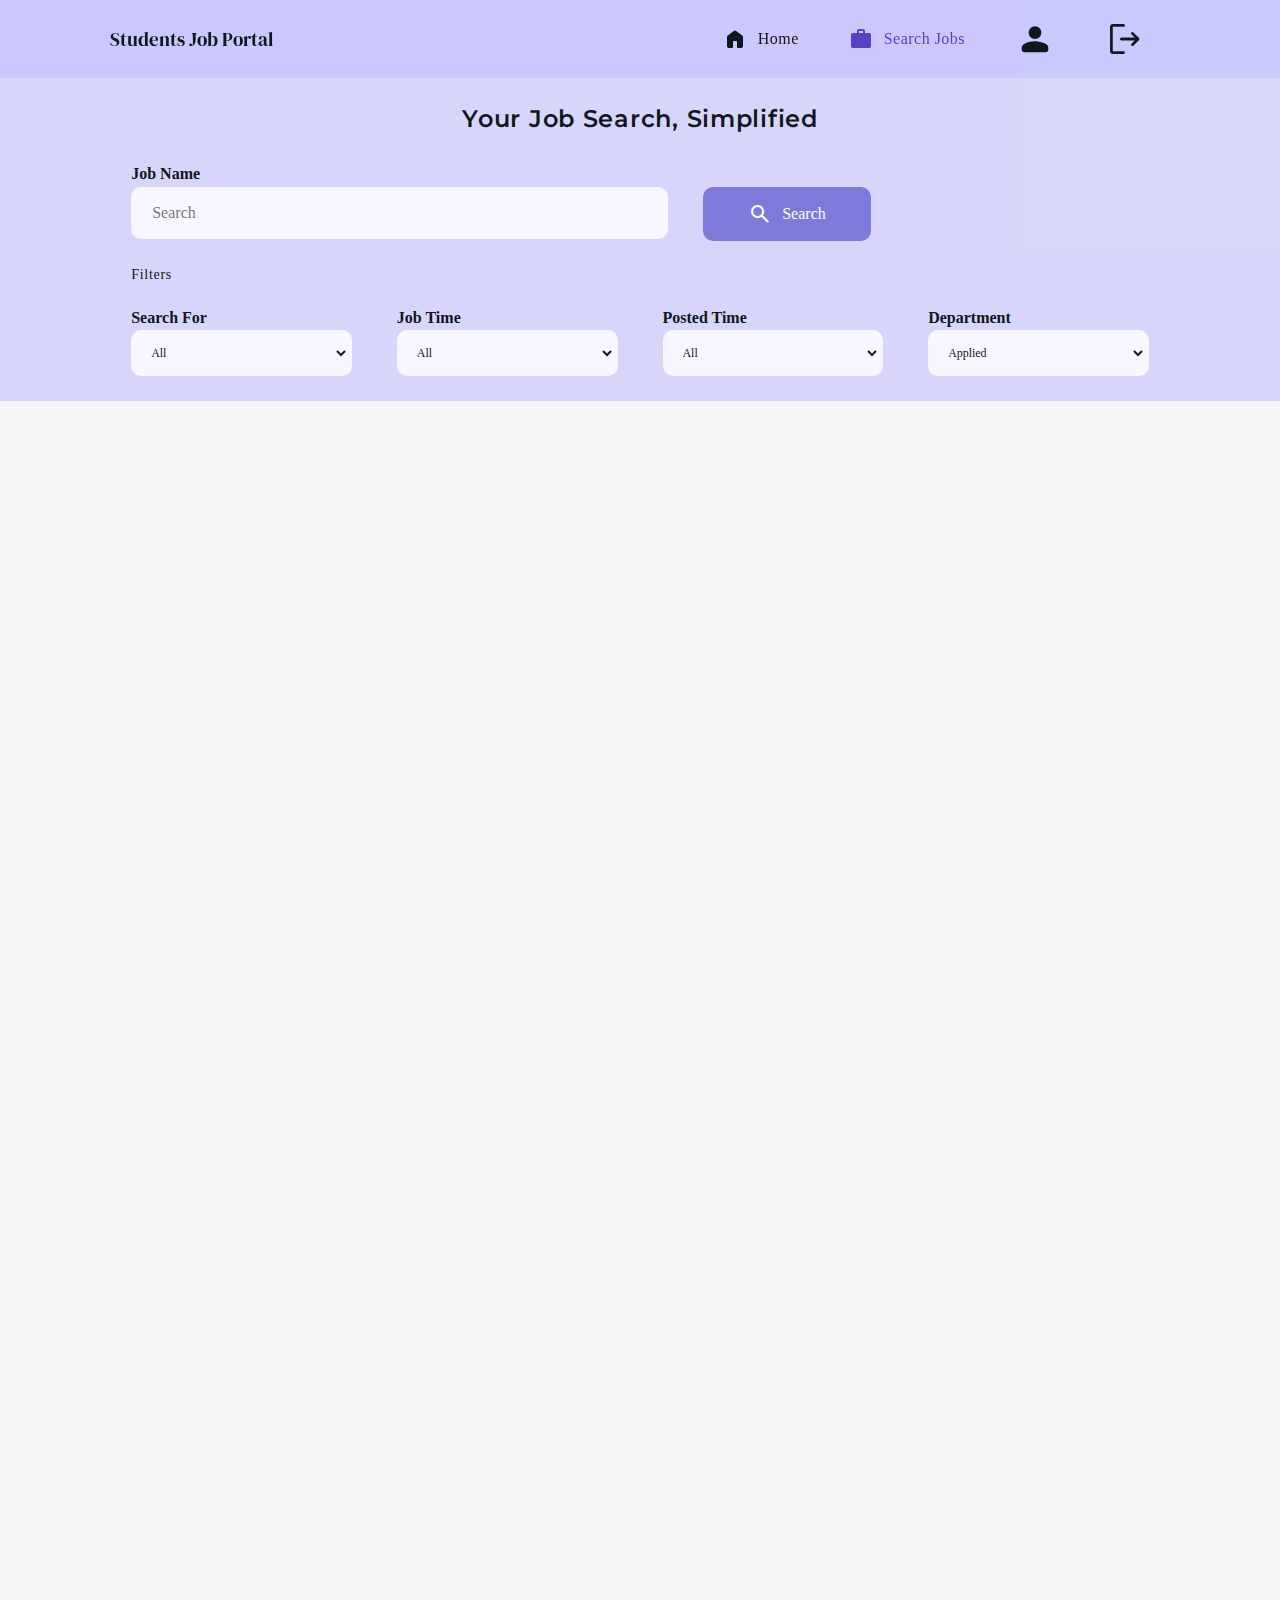
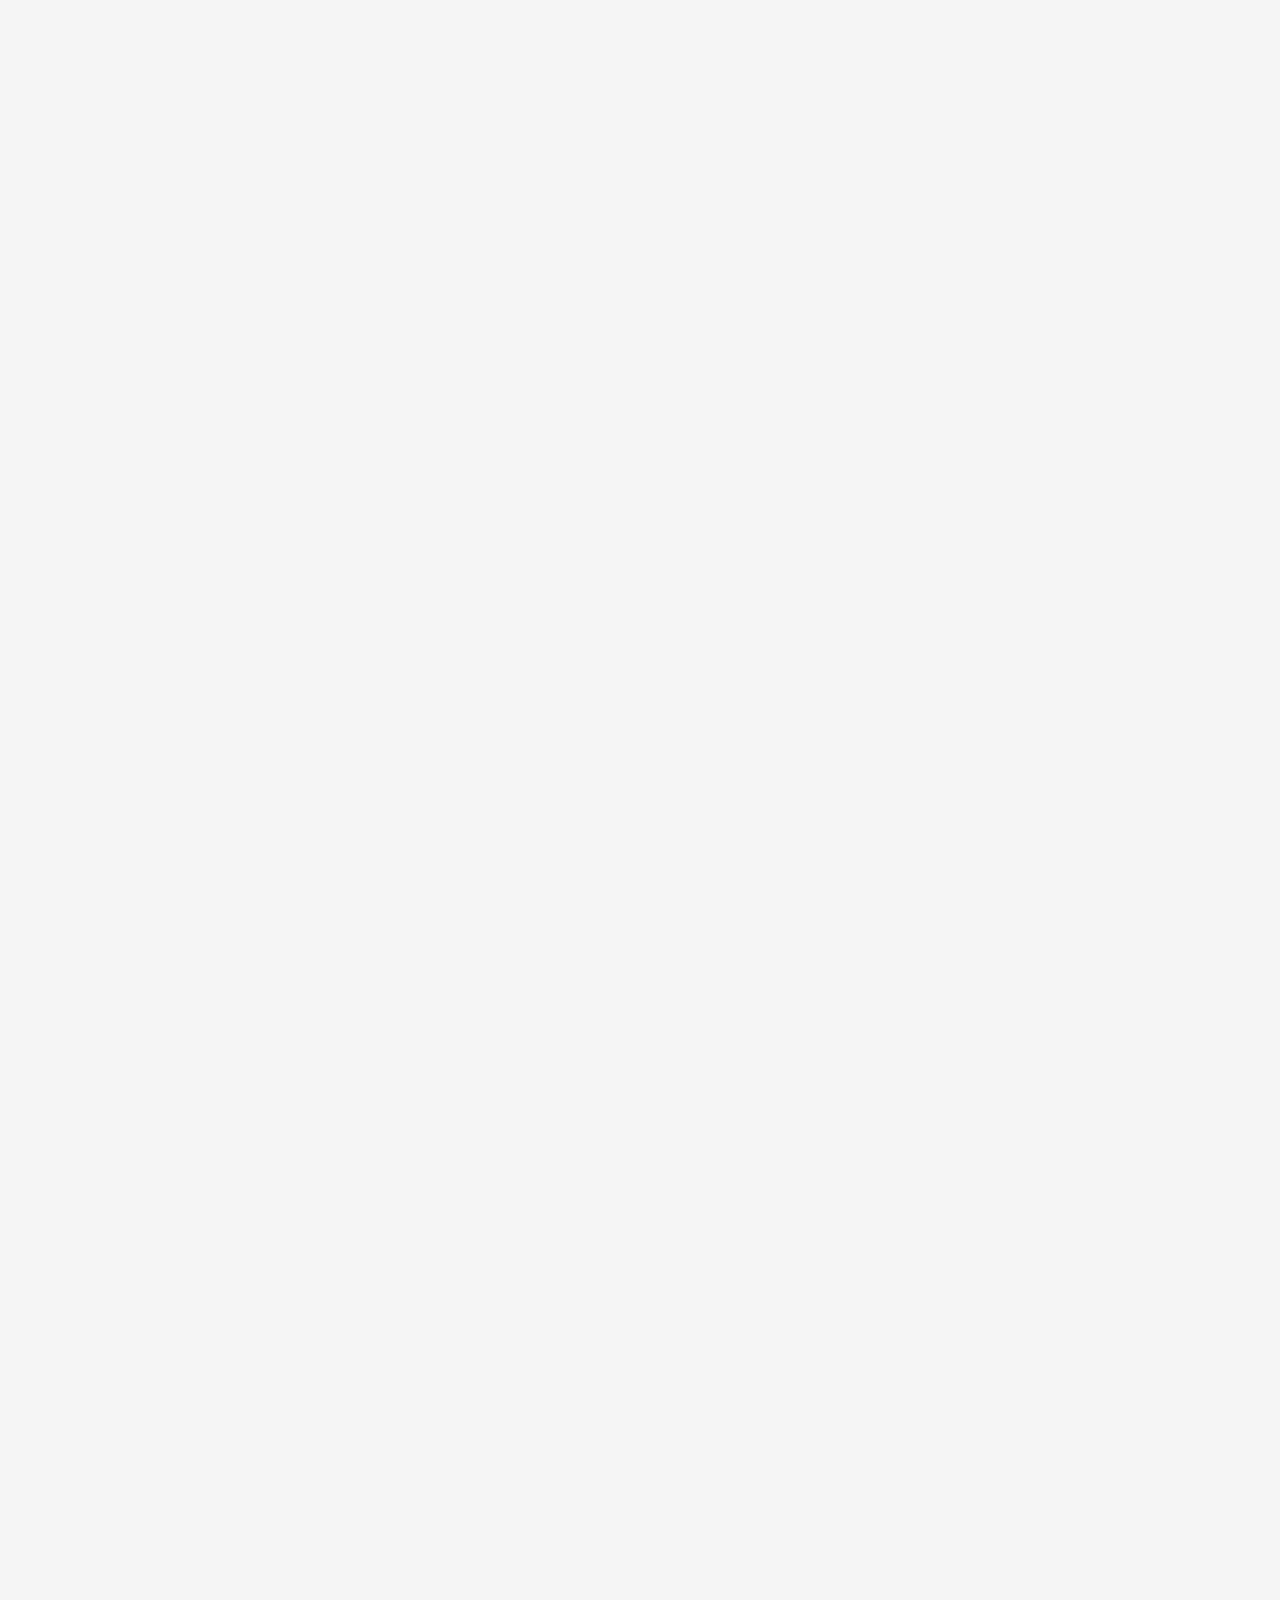
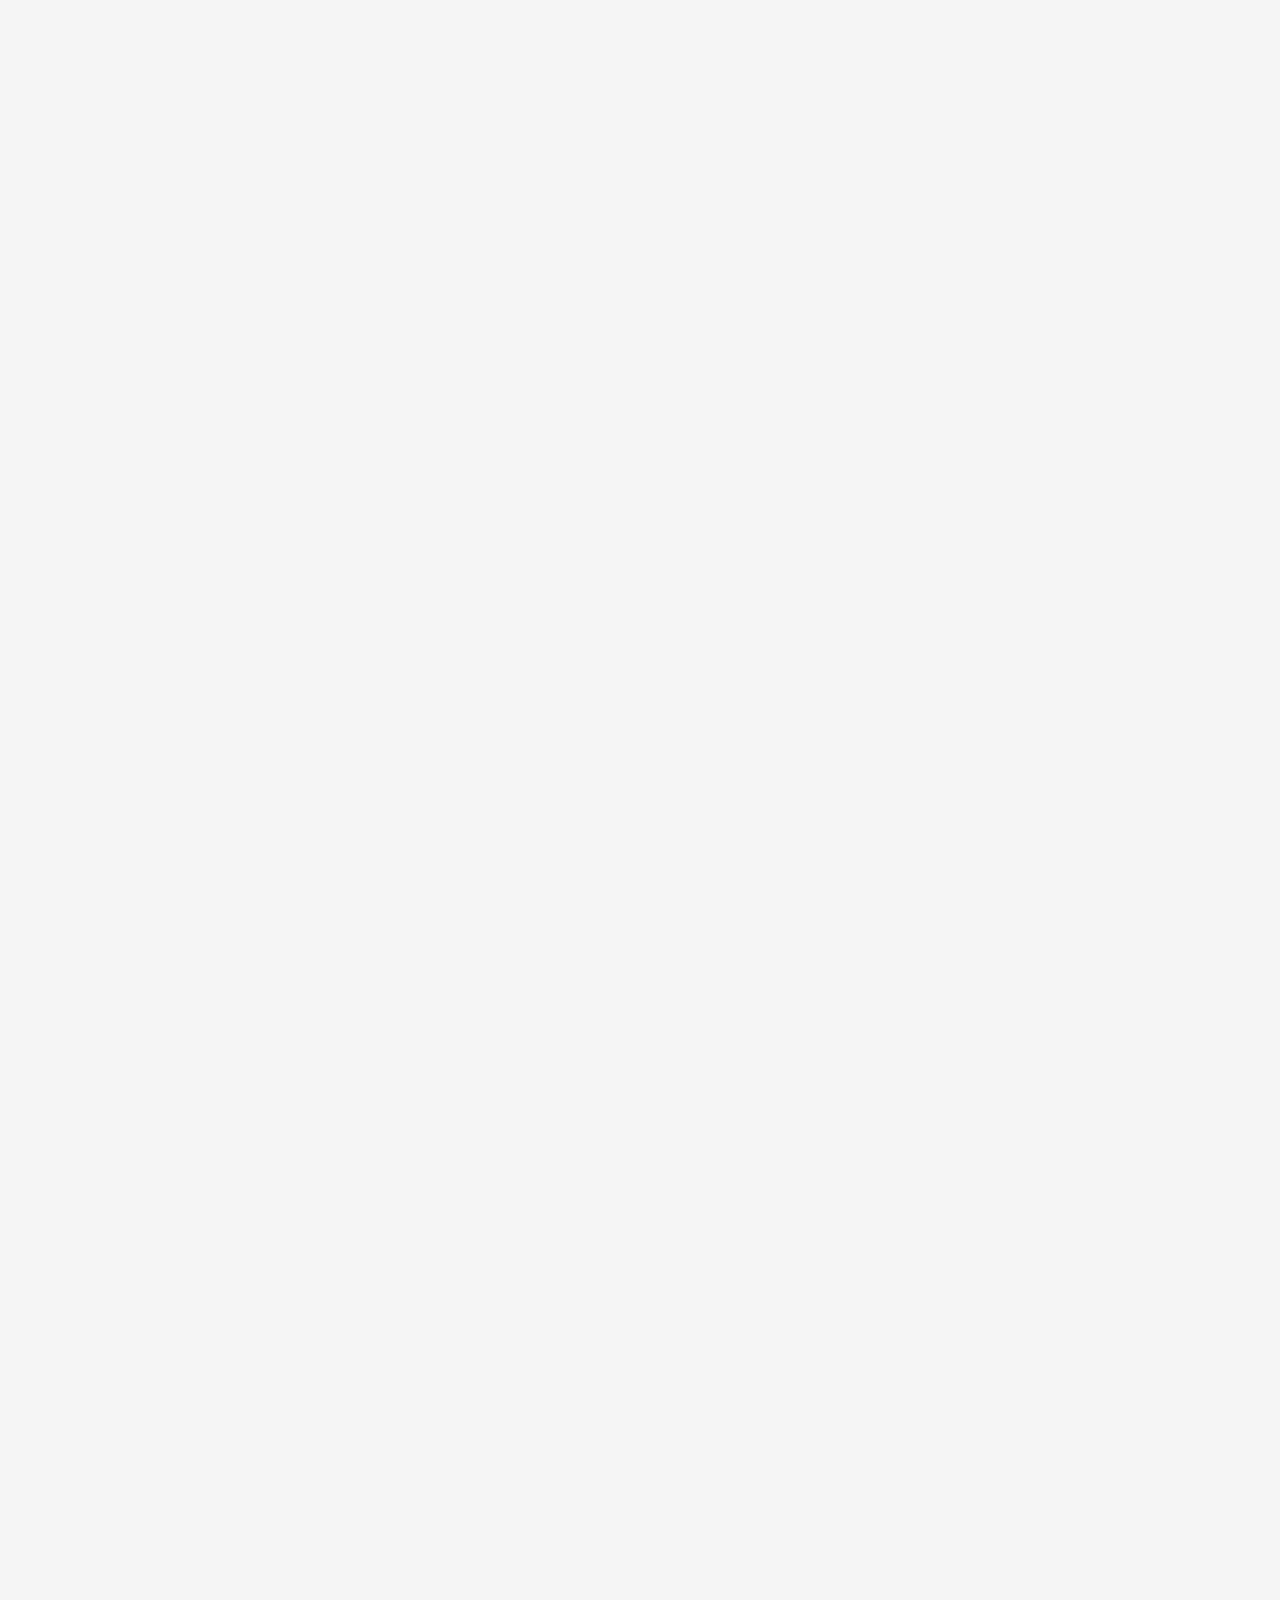
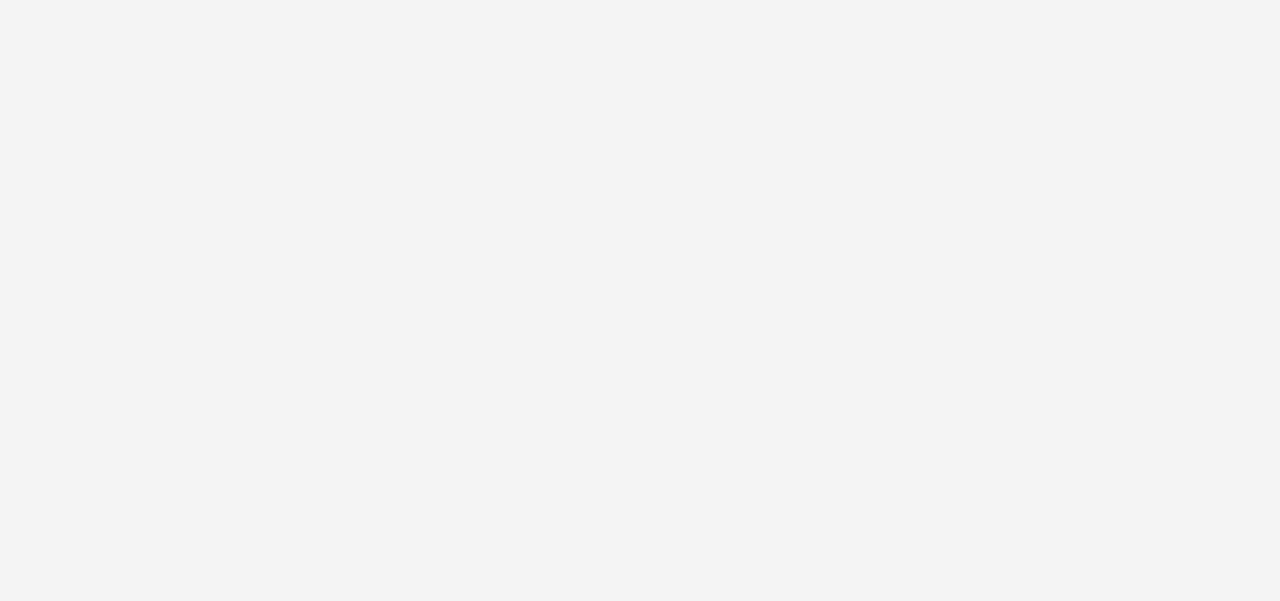
==== pages/searchJobs/index.html @ 6fcb3d1b "first commit with working on search jobs page" ====
<!DOCTYPE html>
<html lang="en">
  <head>
    <meta charset="UTF-8" />
    <meta name="viewport" content="width=device-width, initial-scale=1.0" />
    <title>Student Internship Portal</title>
    <link rel="stylesheet" href="./main.css" />
    <!-- <link
      rel="stylesheet"
      href="https://cdnjs.cloudflare.com/ajax/libs/font-awesome/4.7.0/css/font-awesome.min.css"
    /> -->
    <link
      rel="stylesheet"
      href="https://fonts.googleapis.com/css2?family=Material+Symbols+Rounded:opsz,wght,FILL,GRAD@20..48,100..700,0..1,-50..200&icon_names=home,logout,person,search,work"
    />
    <!-- <link
      rel="stylesheet"
      href="https://fonts.googleapis.com/css2?family=Material+Symbols+Rounded:opsz,wght,FILL,GRAD@20..48,100..700,0..1,-50..200&icon_names=work"
    /> -->
  </head>
  <body>
    <header>
      <nav>
        <p class="logo">Students Job Portal</p>
        <ul>
          <li>
            <a href="#">
              <span class="material-symbols-rounded">home</span>
              Home</a
            >
          </li>
          <li>
            <a href="#" class="current">
              <span class="material-symbols-rounded pulse">work</span>
              Search Jobs</a
            >
          </li>
          <li>
            <a href="#">
              <span class="big material-symbols-rounded">person</span>
            </a>
          </li>
          <li>
            <a href="#">
              <span class="big material-symbols-rounded">logout</span>
            </a>
          </li>
        </ul>
      </nav>
      <section class="search">
        <h1 class="slogan">Your Job Search, Simplified</h1>

        <div class="holder">
          <div class="search-field">
            <label for="search"> Job Name </label>
            <div class="input">
              <input
                type="text"
                placeholder="Search"
                name="search"
                id="search"
              />
              <button>
                <span class="material-symbols-rounded">search</span>
                Search
              </button>
            </div>
          </div>
          <h3 class="filter">Filters</h3>
          <div class="filters">
            <div class="input">
              <label for="interJob">Search For </label>
              <select name="interJob" id="interJob">
                <option value="all" selected>All</option>
                <option value="Job">Job</option>
                <option value="internship">internship</option>
              </select>
            </div>
            <div class="input">
              <label for="jobTime">Job Time</label>
              <select name="jobTime" id="jobTime">
                <option value="all" selected>All</option>
                <option value="partTime">Part-time</option>
                <option value="internship">Full-time</option>
              </select>
            </div>
            <div class="input">
              <label for="pTime">Posted Time</label>
              <select name="pTime" id="pTime">
                <option value="" selected>All</option>
                <option value="recent">Recent</option>
                <option value="2hr">2hr ago</option>
                <option value="day">a day ago</option>
                <option value="week">a week ago</option>
                <option value="month">a month ago</option>
                <option value="6month">6 month ago</option>
                <option value="year">a year ago</option>
              </select>
            </div>
            <div class="input">
              <label for="dept">Department</label>
              <select name="dept" id="dept">
                <option value="all" selected>All</option>
                <option value="Software Engineering" selected>Software Engineering</option>
                <option value="Mechanical Engineering" selected>Mechanical Engineering</option>
                <option value="Applied" selected>Applied</option>
              </select>
            </div>
          </div>
        </div>
      </section>
    </header>
    <main></main>
  </body>
</html>
---- pages/searchJobs/main.css ----
* {
  padding: 0;
  margin: 0;
  /* border: 1px solid red; */
  box-sizing: border-box;
}
body {
  background-color: #f5f5f5;
  font-family: "Poppins", serif;
}
@font-face {
  font-family: "Dm Sans";
  src: url("../../assets/fonts/DM_Sans/DMSans-VariableFont_opsz\,wght.ttf");
}
@font-face {
  font-family: "Dm Serif";
  src: url("../../assets/fonts/DM_Serif_Display/DMSerifDisplay-Regular.ttf");
}
@font-face {
  font-family: "montserrat";
  src: url("../../assets/fonts/Montserrat/Montserrat-VariableFont_wght.ttf");
}
@font-face {
  font-family: "";
  src: url("../../assets/fonts/Montserrat/Montserrat-VariableFont_wght.ttf");
}
:root {
  --purpleDark: #cbc9fd;
  --purpleLight: rgba(191, 189, 255, 0.54);
  --black: #0e181d;
  --purple: #7d7ada;
  --white: #ffffff;
  --vDarkPurple: #5344c2;
  --footer: #dddcff;
  --btnLight: #bfbdff8a;
  --cardStroke: #dbdfe4;
  --inputFill: #f8f7ff;
  --placeholder: #0e181d99;
  --jWhite: #fcfcff;
  --footerFill: #4f4c98;
  --body: #f5f5f5;
  --someWhere: #fcfcff;
}   
.material-symbols-rounded {
  font-variation-settings: "FILL" 1, "wght" 400, "GRAD" 0, "opsz" 24;
}

/* Header Styles */

header {
  background-color: var(--purpleLight);
}
header nav {
  position: sticky;
  top: 0;
  z-index: 100;
  width: 100%;
  height: 78px;
  display: flex;
  align-items: center;
  justify-content: space-between;
  padding: 0 110px;
  background-color: var(--purpleLight);
  backdrop-filter: blur(10px);
}

header nav .logo {
  color: var(--black);
  font-family: "DM Serif";
  font-size: 19px;
  font-style: normal;
  font-weight: 400;
  line-height: normal;
}
header nav ul {
  display: flex;
  align-items: center;
}
header nav ul li {
  display: inline-block;
}
header nav ul li a {
  color: var(--black);
  display: flex;
  align-items: center;
  gap: 11px;
  font-family: "Poppins";
  font-size: 16px;
  font-weight: 500;
  margin: 0 20px;
  padding: 5px;
  border-radius: 4px;
  letter-spacing: 0.48px;
  text-decoration: none;
  transition: background-color 0.3s ease, color 0.3s ease;
}
header nav ul li a:hover {
  color: var(--vDarkPurple);
  background-color: var(--inputFill);
}
header nav ul li a.current {
  color: var(--vDarkPurple);
}
span.big {
  font-size: 40px;
  font-variation-settings: "FILL" 1, "opsz" 40;
}
header .search {
  width: 100%;
  padding: 2% 7%;
  display: grid;
  place-items: center;
}
header .search .slogan {
  color: var(--black);
  font-family: Montserrat;
  font-size: 24px;
  font-style: normal;
  font-weight: 600;
  line-height: normal;
  letter-spacing: 0.72px;
}

/* Search Section input styles */

.search-field {
  display: inline-block;
  gap: 35px;
  margin-top: 32px;
}
.search-field .input {
  display: flex;
  gap: 35px;
  margin-top: 4px;
}
.search-field .input input[type="text"] {
  width: 537px;
  height: 52px;
  border-radius: 10px;
  outline: none;
  border: none;
  padding: 0 18px;
  color: var(--black);
  font-family: Poppins;
  font-size: 16px;
  font-style: normal;
  font-weight: 400;
  line-height: normal;
  background: #f8f7ff;
  border: 3px solid #f8f7ff;
}
.search-field .input input[type="text"]:focus {
  background-color: var(--someWhere);
  border: 3px solid var(--vDarkPurple);
  transition: background-color 0.3s ease, border 0.3s ease;
}
.search-field .input input[type="text"]::placeholder {
  color: rgba(14, 24, 29, 0.6);
}
.search-field label {
  color: var(--black);
  font-family: Poppins;
  font-size: 16px;
  font-style: normal;
  font-weight: 600;
  line-height: 17px; /* 106.25% */
}
.input label {
  color: var(--black);
  font-family: Poppins;
  font-size: 16px;
  font-style: normal;
  font-weight: 600;
  line-height: 17px; /* 106.25% */
}
.search-field .input button {
  padding: 15px 45px;
  display: flex;
  align-items: center;
  gap: 10px;
  border-radius: 10px;
  background: #7d7ada;
  color: #fff;
  cursor: pointer;
  outline: none;
  border: none;
  font-family: Poppins;
  font-size: 16px;
  font-style: normal;
  font-weight: 500;
  line-height: normal;
  transition: background-color 0.3s ease;
}
.search-field .input button:active {
  transform: translate(0, 2px);
  box-shadow: 1px 1px 4px var(--footerFill);
}
.search-field .input button:hover {
  background-color: var(--vDarkPurple);
}
h3.filter {
  color: #0e181d;
  font-family: Poppins;
  font-size: 14px;
  font-style: normal;
  font-weight: 500;
  margin: 25px 0;
  line-height: 18px; /* 128.571% */
  letter-spacing: 0.7px;
}

.filters {
  display: flex;
  flex-wrap: wrap;
  justify-content: space-between;
  gap: 45px;
}
.filters .input {
  display: flex;
  flex-direction: column;
}
.filters .input select {
  margin-top: 4px;
  width: 220.642px;
  border: none;
  border-radius: 10px;
  background: var(--inputFill);
  border: 3px solid var(--inputFill);
  color: var(--black);
  cursor: pointer;
  font-family: Poppins;
  font-size: 12px;
  font-style: normal;
  font-weight: 400;
  line-height: normal;
  letter-spacing: -0.06px;
  outline: none;
  padding: 12px 13px;
}
.filters .input select:hover {
  background-color: var(--someWhere);
  border: 3px solid var(--vDarkPurple);
  transition: background-color 0.3s ease, border 0.3s ease;
}

/* .filters .input select::marker {
  content: '';
} */

/* Main Page Styles */

main {
  height: 5000px;
}

/* Icon Styles */

.pulse {
  animation: pulse 3s infinite;
}

@keyframes pulse {
  0% {
    font-variation-settings: "FILL" 1, "wght" 100;
  }
  50% {
    font-variation-settings: "FILL" 1, "wght" 700;
  }
  100% {
    font-variation-settings: "FILL" 1, "wght" 100;
  }
}
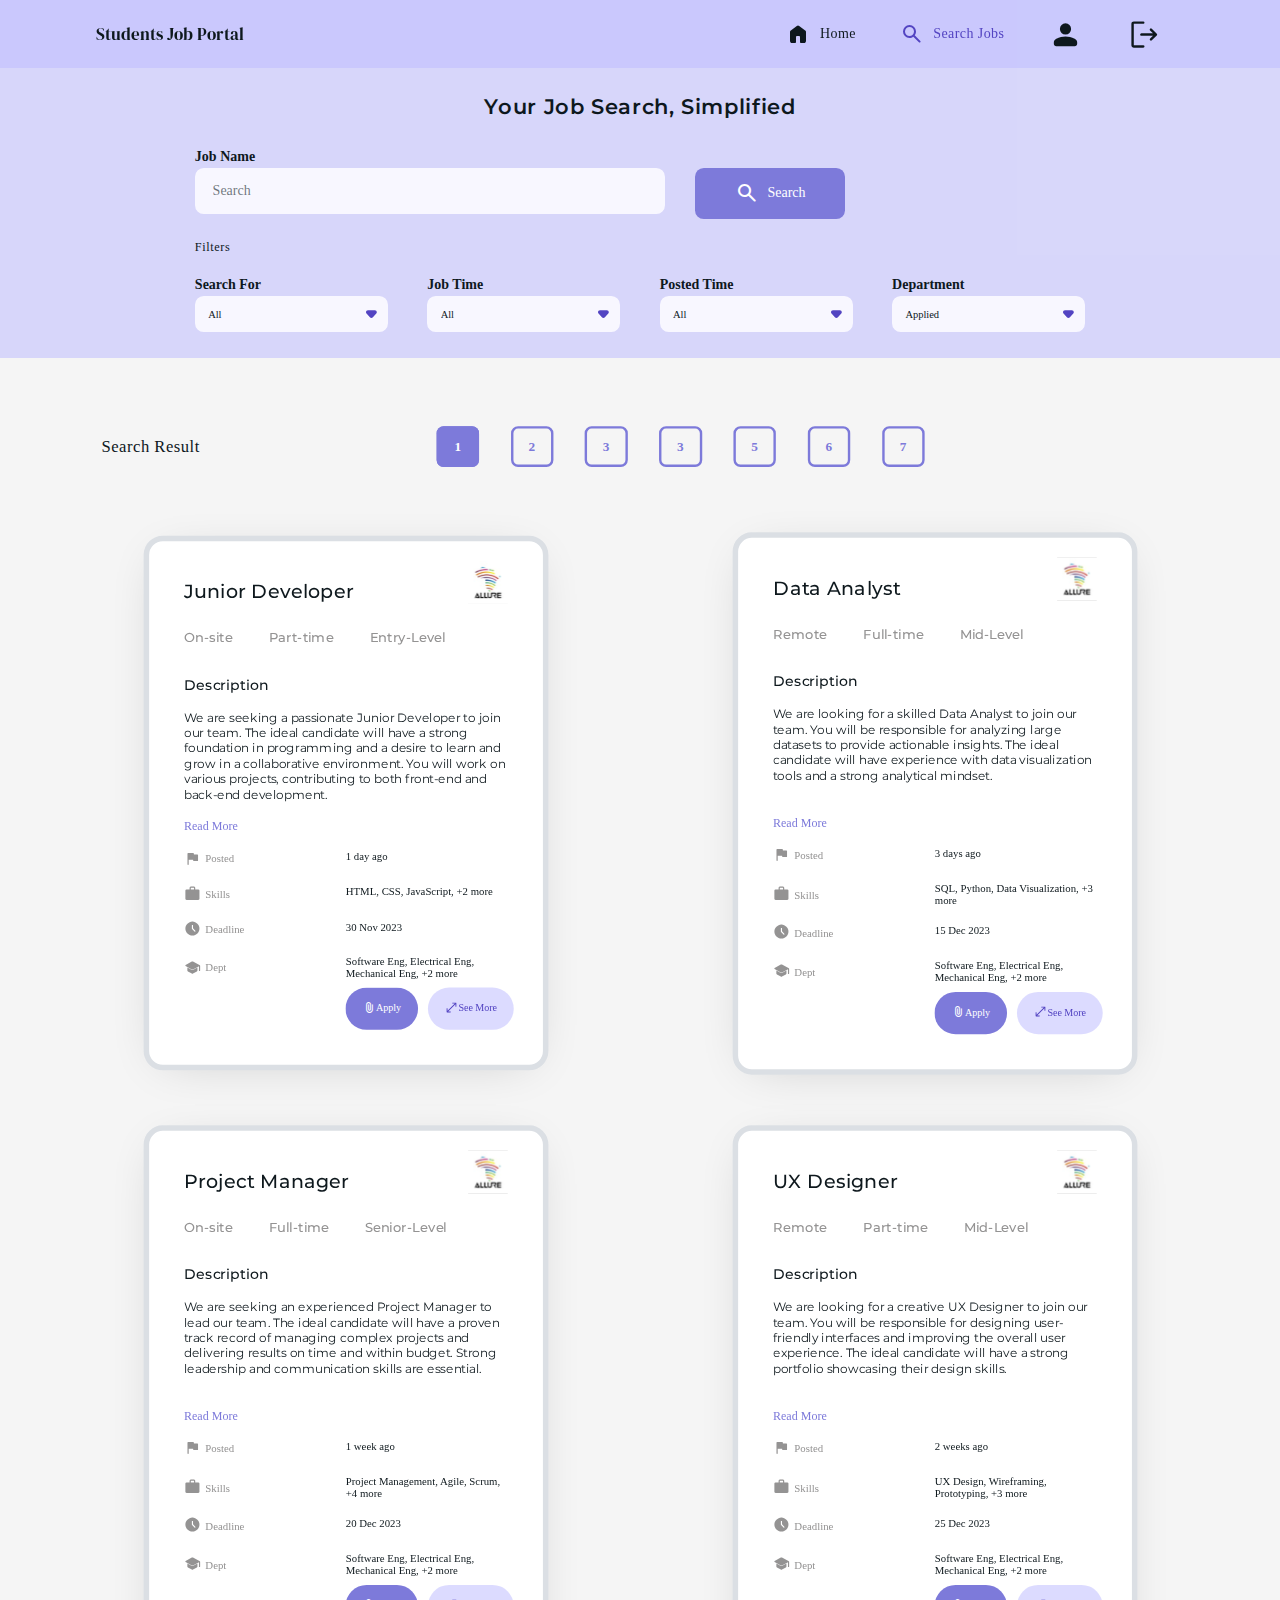
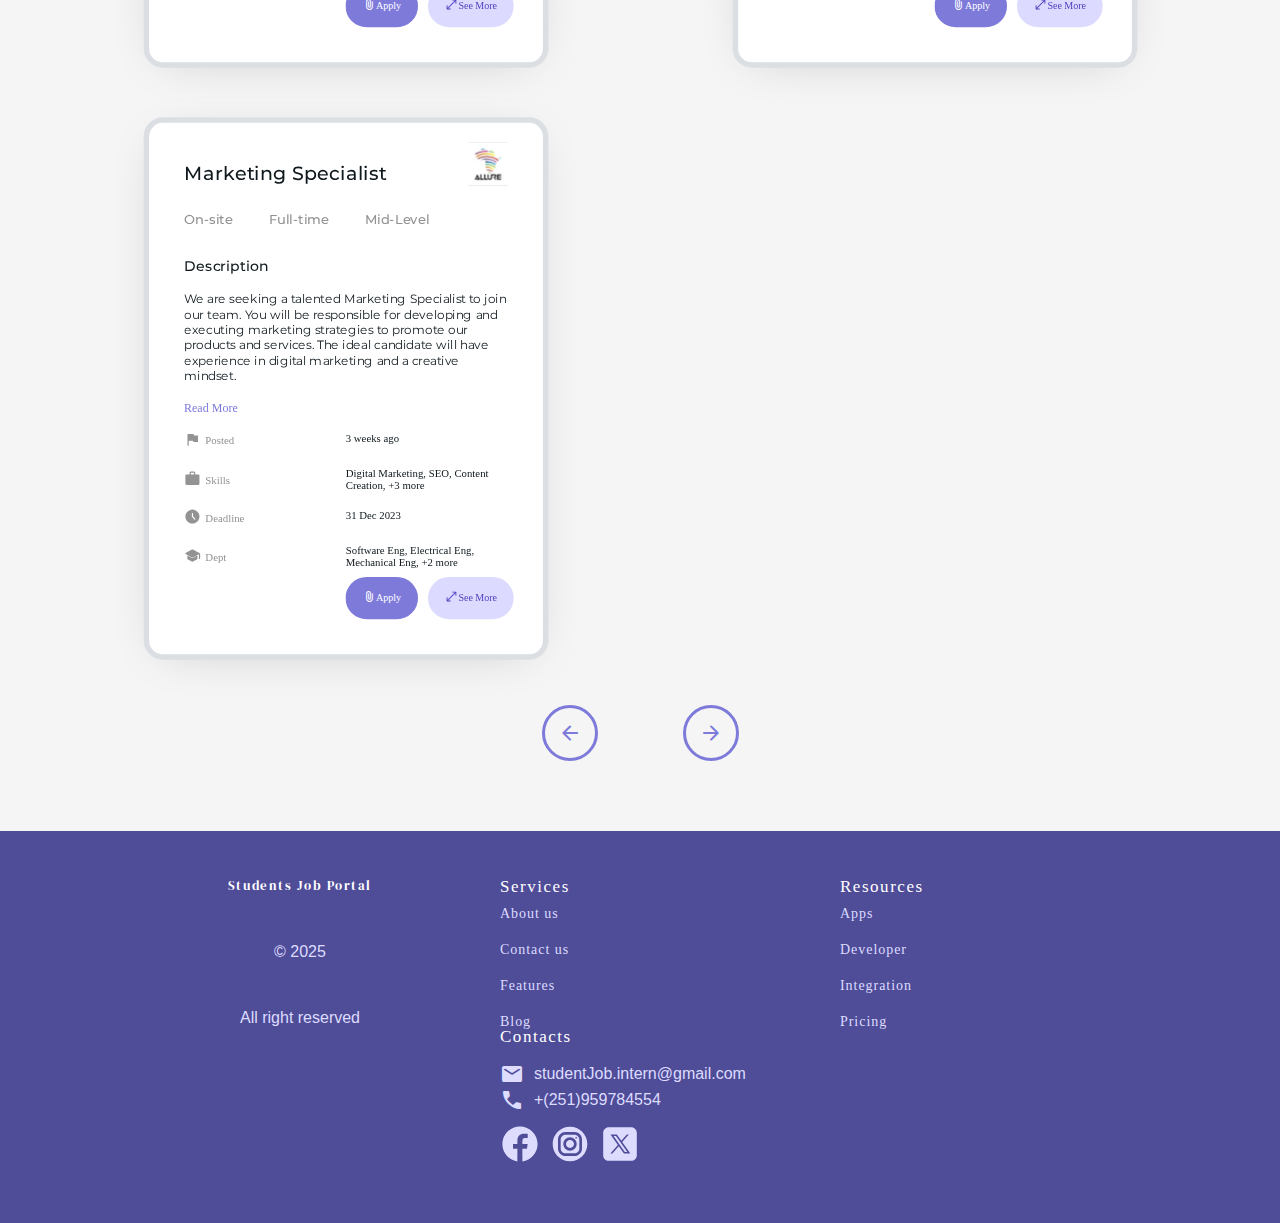
==== commit 889eff0b: "Pushed the finished searchJobs page" ====
--- a/pages/searchJobs/index.html
+++ b/pages/searchJobs/index.html
@@ -4,14 +4,18 @@
     <meta charset="UTF-8" />
     <meta name="viewport" content="width=device-width, initial-scale=1.0" />
     <title>Student Internship Portal</title>
-    <link rel="stylesheet" href="./main.css" />
     <!-- <link
-      rel="stylesheet"
-      href="https://cdnjs.cloudflare.com/ajax/libs/font-awesome/4.7.0/css/font-awesome.min.css"
+    rel="stylesheet"
+    href="https://cdnjs.cloudflare.com/ajax/libs/font-awesome/4.7.0/css/font-awesome.min.css"
     /> -->
+    <link rel="stylesheet" href="../../styles/jobHeader.css" />
+    <link rel="stylesheet" href="../../styles/main.css" />
+    <link rel="stylesheet" href="../../styles/footer.css" />
+    <link rel="stylesheet" href="../../styles/icon.css" />
+    <link rel="stylesheet" href="./index.css" />
     <link
       rel="stylesheet"
-      href="https://fonts.googleapis.com/css2?family=Material+Symbols+Rounded:opsz,wght,FILL,GRAD@20..48,100..700,0..1,-50..200&icon_names=home,logout,person,search,work"
+      href="https://fonts.googleapis.com/css2?family=Material+Symbols+Rounded:opsz,wght,FILL,GRAD@20..48,100..700,0..1,-50..200&icon_names=arrow_back,arrow_forward,attach_file,call,flag,home,logout,mail,open_in_full,person,schedule,school,search,work"
     />
     <!-- <link
       rel="stylesheet"
@@ -26,14 +30,14 @@
           <li>
             <a href="#">
               <span class="material-symbols-rounded">home</span>
-              Home</a
-            >
+              <p>Home</p>
+            </a>
           </li>
           <li>
             <a href="#" class="current">
-              <span class="material-symbols-rounded pulse">work</span>
-              Search Jobs</a
-            >
+              <span class="material-symbols-rounded pulse">search</span>
+              <p>Search Jobs</p>
+            </a>
           </li>
           <li>
             <a href="#">
@@ -101,8 +105,12 @@
               <label for="dept">Department</label>
               <select name="dept" id="dept">
                 <option value="all" selected>All</option>
-                <option value="Software Engineering" selected>Software Engineering</option>
-                <option value="Mechanical Engineering" selected>Mechanical Engineering</option>
+                <option value="Software Engineering" selected>
+                  Software Engineering
+                </option>
+                <option value="Mechanical Engineering" selected>
+                  Mechanical Engineering
+                </option>
                 <option value="Applied" selected>Applied</option>
               </select>
             </div>
@@ -110,6 +118,408 @@
         </div>
       </section>
     </header>
-    <main></main>
+    <main>
+      <!-- THE SEARCH RESULT NAVIGATION -->
+      <div class="search-nav">
+        <h4>Search Result</h4>
+        <ul>
+          <li><a href="#" class="current">1</a></li>
+          <li><a href="#">2</a></li>
+          <li><a href="#">3</a></li>
+          <li><a href="#">3</a></li>
+          <li><a href="#">5</a></li>
+          <li><a href="#">6</a></li>
+          <li><a href="#">7</a></li>
+        </ul>
+      </div>
+      <!-- THE JOBS DISPLAYED HERE -->
+      <div class="jobs">
+        <div class="job">
+          <div class="logo"></div>
+          <div class="title">
+            <h2>Junior Developer</h2>
+            <div class="keywords">
+              <p>On-site</p>
+              <p>Part-time</p>
+              <p>Entry-Level</p>
+            </div>
+          </div>
+          <div class="description">
+            <h3>Description</h3>
+            <p>
+              We are seeking a passionate Junior Developer to join our team. The
+              ideal candidate will have a strong foundation in programming and a
+              desire to learn and grow in a collaborative environment. You will
+              work on various projects, contributing to both front-end and
+              back-end development.
+            </p>
+            <button class="more">Read More</button>
+          </div>
+          <div class="details">
+            <div class="detail">
+              <div class="detailTitle">
+                <span class="material-symbols-rounded">flag</span>
+                <p>Posted</p>
+              </div>
+              <div class="detailDescription">1 day ago</div>
+            </div>
+            <div class="detail">
+              <div class="detailTitle">
+                <span class="material-symbols-rounded">work</span>
+                <p>Skills</p>
+              </div>
+              <div class="detailDescription">
+                HTML, CSS, JavaScript, +2 more
+              </div>
+            </div>
+            <div class="detail">
+              <div class="detailTitle">
+                <span class="material-symbols-rounded">schedule</span>
+                <p>Deadline</p>
+              </div>
+              <div class="detailDescription">30 Nov 2023</div>
+            </div>
+            <div class="detail">
+              <div class="detailTitle">
+                <span class="material-symbols-rounded">school</span>
+                <p>Dept</p>
+              </div>
+              <div class="detailDescription">Software Eng, Electrical Eng, Mechanical Eng, +2 more</div>
+            </div>
+          </div>
+          <div class="btns">
+            <button class="apply">
+              <span class="material-symbols-rounded"> attach_file </span>
+              Apply
+            </button>
+            <button>
+              <span class="material-symbols-rounded"> open_in_full </span>
+              See More
+            </button>
+          </div>
+        </div>
+        <div class="job">
+          <div class="logo"></div>
+          <div class="title">
+            <h2>Data Analyst</h2>
+            <div class="keywords">
+              <p>Remote</p>
+              <p>Full-time</p>
+              <p>Mid-Level</p>
+            </div>
+          </div>
+          <div class="description">
+            <h3>Description</h3>
+            <p>
+              We are looking for a skilled Data Analyst to join our team. You
+              will be responsible for analyzing large datasets to provide
+              actionable insights. The ideal candidate will have experience with
+              data visualization tools and a strong analytical mindset.
+            </p>
+            <button class="more">Read More</button>
+          </div>
+          <div class="details">
+            <div class="detail">
+              <div class="detailTitle">
+                <span class="material-symbols-rounded">flag</span>
+                <p>Posted</p>
+              </div>
+              <div class="detailDescription">3 days ago</div>
+            </div>
+            <div class="detail">
+              <div class="detailTitle">
+                <span class="material-symbols-rounded">work</span>
+                <p>Skills</p>
+              </div>
+              <div class="detailDescription">
+                SQL, Python, Data Visualization, +3 more
+              </div>
+            </div>
+            <div class="detail">
+              <div class="detailTitle">
+                <span class="material-symbols-rounded">schedule</span>
+                <p>Deadline</p>
+              </div>
+              <div class="detailDescription">15 Dec 2023</div>
+            </div>
+            <div class="detail">
+              <div class="detailTitle">
+                <span class="material-symbols-rounded">school</span>
+                <p>Dept</p>
+              </div>
+              <div class="detailDescription">Software Eng, Electrical Eng, Mechanical Eng, +2 more</div>
+            </div>
+          </div>
+          <div class="btns">
+            <button class="apply">
+              <span class="material-symbols-rounded"> attach_file </span>
+              Apply
+            </button>
+            <button>
+              <span class="material-symbols-rounded"> open_in_full </span>
+              See More
+            </button>
+          </div>
+        </div>
+        <div class="job">
+          <div class="logo"></div>
+          <div class="title">
+            <h2>Project Manager</h2>
+            <div class="keywords">
+              <p>On-site</p>
+              <p>Full-time</p>
+              <p>Senior-Level</p>
+            </div>
+          </div>
+          <div class="description">
+            <h3>Description</h3>
+            <p>
+              We are seeking an experienced Project Manager to lead our team.
+              The ideal candidate will have a proven track record of managing
+              complex projects and delivering results on time and within budget.
+              Strong leadership and communication skills are essential.
+            </p>
+            <button class="more">Read More</button>
+          </div>
+          <div class="details">
+            <div class="detail">
+              <div class="detailTitle">
+                <span class="material-symbols-rounded">flag</span>
+                <p>Posted</p>
+              </div>
+              <div class="detailDescription">1 week ago</div>
+            </div>
+            <div class="detail">
+              <div class="detailTitle">
+                <span class="material-symbols-rounded">work</span>
+                <p>Skills</p>
+              </div>
+              <div class="detailDescription">
+                Project Management, Agile, Scrum, +4 more
+              </div>
+            </div>
+            <div class="detail">
+              <div class="detailTitle">
+                <span class="material-symbols-rounded">schedule</span>
+                <p>Deadline</p>
+              </div>
+              <div class="detailDescription">20 Dec 2023</div>
+            </div>
+            <div class="detail">
+              <div class="detailTitle">
+                <span class="material-symbols-rounded">school</span>
+                <p>Dept</p>
+              </div>
+              <div class="detailDescription">Software Eng, Electrical Eng, Mechanical Eng, +2 more</div>
+            </div>
+          </div>
+          <div class="btns">
+            <button class="apply">
+              <span class="material-symbols-rounded"> attach_file </span>
+              Apply
+            </button>
+            <button>
+              <span class="material-symbols-rounded"> open_in_full </span>
+              See More
+            </button>
+          </div>
+        </div>
+        <div class="job">
+          <div class="logo"></div>
+          <div class="title">
+            <h2>UX Designer</h2>
+            <div class="keywords">
+              <p>Remote</p>
+              <p>Part-time</p>
+              <p>Mid-Level</p>
+            </div>
+          </div>
+          <div class="description">
+            <h3>Description</h3>
+            <p>
+              We are looking for a creative UX Designer to join our team. You
+              will be responsible for designing user-friendly interfaces and
+              improving the overall user experience. The ideal candidate will
+              have a strong portfolio showcasing their design skills.
+            </p>
+            <button class="more">Read More</button>
+          </div>
+          <div class="details">
+            <div class="detail">
+              <div class="detailTitle">
+                <span class="material-symbols-rounded">flag</span>
+                <p>Posted</p>
+              </div>
+              <div class="detailDescription">2 weeks ago</div>
+            </div>
+            <div class="detail">
+              <div class="detailTitle">
+                <span class="material-symbols-rounded">work</span>
+                <p>Skills</p>
+              </div>
+              <div class="detailDescription">
+                UX Design, Wireframing, Prototyping, +3 more
+              </div>
+            </div>
+            <div class="detail">
+              <div class="detailTitle">
+                <span class="material-symbols-rounded">schedule</span>
+                <p>Deadline</p>
+              </div>
+              <div class="detailDescription">25 Dec 2023</div>
+            </div>
+            <div class="detail">
+              <div class="detailTitle">
+                <span class="material-symbols-rounded">school</span>
+                <p>Dept</p>
+              </div>
+              <div class="detailDescription">Software Eng, Electrical Eng, Mechanical Eng, +2 more</div>
+            </div>
+          </div>
+          <div class="btns">
+            <button class="apply">
+              <span class="material-symbols-rounded"> attach_file </span>
+              Apply
+            </button>
+            <button>
+              <span class="material-symbols-rounded"> open_in_full </span>
+              See More
+            </button>
+          </div>
+        </div>
+        <div class="job">
+          <div class="logo"></div>
+          <div class="title">
+            <h2>Marketing Specialist</h2>
+            <div class="keywords">
+              <p>On-site</p>
+              <p>Full-time</p>
+              <p>Mid-Level</p>
+            </div>
+          </div>
+          <div class="description">
+            <h3>Description</h3>
+            <p>
+              We are seeking a talented Marketing Specialist to join our team.
+              You will be responsible for developing and executing marketing
+              strategies to promote our products and services. The ideal
+              candidate will have experience in digital marketing and a creative
+              mindset.
+            </p>
+            <button class="more">Read More</button>
+          </div>
+          <div class="details">
+            <div class="detail">
+              <div class="detailTitle">
+                <span class="material-symbols-rounded">flag</span>
+                <p>Posted</p>
+              </div>
+              <div class="detailDescription">3 weeks ago</div>
+            </div>
+            <div class="detail">
+              <div class="detailTitle">
+                <span class="material-symbols-rounded">work</span>
+                <p>Skills</p>
+              </div>
+              <div class="detailDescription">
+                Digital Marketing, SEO, Content Creation, +3 more
+              </div>
+            </div>
+            <div class="detail">
+              <div class="detailTitle">
+                <span class="material-symbols-rounded">schedule</span>
+                <p>Deadline</p>
+              </div>
+              <div class="detailDescription">31 Dec 2023</div>
+            </div>
+            <div class="detail">
+              <div class="detailTitle">
+                <span class="material-symbols-rounded">school</span>
+                <p>Dept</p>
+              </div>
+              <div class="detailDescription">Software Eng, Electrical Eng, Mechanical Eng, +2 more</div>
+            </div>
+          </div>
+          <div class="btns">
+            <button class="apply">
+              <span class="material-symbols-rounded"> attach_file </span>
+              Apply
+            </button>
+            <button>
+              <span class="material-symbols-rounded"> open_in_full </span>
+              See More
+            </button>
+          </div>
+        </div>
+      </div>
+
+      <div class="bottom-btns">
+        <a href="#">
+          <span class="material-symbols-rounded">arrow_back</span>
+        </a>
+        <a href="#">
+          <span class="material-symbols-rounded">arrow_forward</span>
+        </a>
+      </div>
+      <!-- Footer -->
+    </main>
+    <footer>
+      <div class="copyright">
+        <p class="title">Students Job Portal</p>
+        <p class="copy">&copy; 2025</p>
+        <p class="reserved">All right reserved</p>
+      </div>
+      <div class="services">
+        <p class="title">Services</p>
+        <ul>
+          <li><a href="#">About us</a></li>
+          <li><a href="#">Contact us</a></li>
+          <li><a href="#">Features</a></li>
+          <li><a href="#">Blog</a></li>
+        </ul>
+      </div>
+      <div class="resouces">
+        <p class="title">Resources</p>
+        <ul>
+          <li><a href="#">Apps</a></li>
+          <li><a href="#">Developer</a></li>
+          <li><a href="#">Integration</a></li>
+          <li><a href="#">Pricing</a></li>
+        </ul>
+      </div>
+      <div class="contacts">
+        <p class="title">Contacts</p>
+        <ul>
+          <li>
+            <span class="material-symbols-rounded medium">mail</span>
+            studentJob.intern@gmail.com
+          </li>
+          <li>
+            <span class="material-symbols-rounded medium">call</span>
+            +(251)959784554
+          </li>
+          <li class="img-links">
+            <a href="#">
+              <img
+                src="../../assets/images/searchJobs/Frame.svg"
+                alt="facebook"
+              />
+            </a>
+            <a href="#">
+              <img
+                src="../../assets/images/searchJobs/instagram.svg"
+                alt="facebook"
+              />
+            </a>
+            <a href="#">
+              <img
+                src="../../assets/images/searchJobs/twitter.svg"
+                alt="facebook"
+              />
+            </a>
+          </li>
+        </ul>
+      </div>
+    </footer>
   </body>
 </html>
--- a/styles/jobHeader.css
+++ b/styles/jobHeader.css
@@ -0,0 +1,201 @@
+header {
+  background-color: var(--purpleLight);
+}
+header nav {
+  position: sticky;
+  top: 0;
+  z-index: 100;
+  width: 100%;
+  height: 68.25px;
+  display: flex;
+  align-items: center;
+  justify-content: space-between;
+  padding: 0 96.25px;
+  background-color: var(--purpleLight);
+  backdrop-filter: blur(8.75px);
+}
+
+header nav .logo {
+  color: var(--black);
+  font-family: "DM Serif";
+  font-size: 16.625px;
+  font-style: normal;
+  font-weight: 400;
+  line-height: normal;
+}
+header nav ul {
+  display: flex;
+  align-items: center;
+}
+header nav ul li {
+  display: inline-block;
+}
+header nav ul li a {
+  color: var(--black);
+  display: flex;
+  align-items: center;
+  gap: 9.625px;
+  font-family: "Poppins";
+  font-size: 14px;
+  font-weight: 500;
+  margin: 0 17.5px;
+  padding: 4.375px;
+  border-radius: 3.5px;
+  letter-spacing: 0.42px;
+  text-decoration: none;
+  transition: background-color 0.3s ease, color 0.3s ease;
+}
+header nav ul li a:hover {
+  color: var(--vDarkPurple);
+  background-color: var(--inputFill);
+}
+header nav ul li a.current {
+  color: var(--vDarkPurple);
+}
+span.big {
+  font-size: 35px;
+  font-variation-settings: "FILL" 1, "opsz" 40;
+}
+header .search {
+  width: 100%;
+  padding: 2% 98px;
+  display: grid;
+  place-items: center;
+}
+header .search .slogan {
+  color: var(--black);
+  font-family: Montserrat;
+  font-size: 21px;
+  font-style: normal;
+  font-weight: 600;
+  line-height: normal;
+  letter-spacing: 0.63px;
+}
+
+/* Search Section input styles */
+
+.search-field {
+  display: inline-block;
+  gap: 30.625px;
+  margin-top: 28px;
+}
+.search-field .input {
+  display: flex;
+  gap: 30.625px;
+  margin-top: 3.5px;
+}
+.search-field .input input[type="text"] {
+  width: 469.875px;
+  height: 45.5px;
+  border-radius: 8.75px;
+  outline: none;
+  border: none;
+  padding: 0 15.75px;
+  color: var(--black);
+  font-family: Poppins;
+  font-size: 14px;
+  font-style: normal;
+  font-weight: 400;
+  line-height: normal;
+  background: #f8f7ff;
+  border: 2.625px solid #f8f7ff;
+}
+.search-field .input input[type="text"]:focus {
+  background-color: var(--someWhere);
+  border: 2.625px solid var(--vDarkPurple);
+  transition: background-color 0.3s ease, border 0.3s ease;
+}
+.search-field .input input[type="text"]::placeholder {
+  color: rgba(14, 24, 29, 0.6);
+}
+.search-field label {
+  color: var(--black);
+  font-family: Poppins;
+  font-size: 14px;
+  font-style: normal;
+  font-weight: 600;
+  line-height: 14.875px; /* 106.25% */
+}
+.input label {
+  color: var(--black);
+  font-family: Poppins;
+  font-size: 14px;
+  font-style: normal;
+  font-weight: 600;
+  line-height: 14.875px; /* 106.25% */
+}
+.search-field .input button {
+  padding: 13.125px 39.375px;
+  display: flex;
+  align-items: center;
+  gap: 8.75px;
+  border-radius: 8.75px;
+  background: #7d7ada;
+  color: #fff;
+  cursor: pointer;
+  outline: none;
+  border: none;
+  font-family: Poppins;
+  font-size: 14px;
+  font-style: normal;
+  font-weight: 500;
+  line-height: normal;
+  transition: background-color 0.3s ease;
+}
+.search-field .input button:active {
+  transform: translate(0, 1.75px);
+  box-shadow: 0.875px 0.875px 3.5px var(--footerFill);
+}
+.search-field .input button:hover {
+  background-color: var(--vDarkPurple);
+}
+h3.filter {
+  color: #0e181d;
+  font-family: Poppins;
+  font-size: 12.25px;
+  font-style: normal;
+  font-weight: 500;
+  margin: 21.875px 0;
+  line-height: 15.75px; /* 128.571% */
+  letter-spacing: 0.6125px;
+}
+
+.filters {
+  display: flex;
+  flex-wrap: wrap;
+  justify-content: space-between;
+  gap: 39.375px;
+}
+.filters .input {
+  display: flex;
+  flex-direction: column;
+}
+.filters .input select {
+  /* Style the select element */
+  /* Hide the default arrow */
+  appearance: none;
+  width: 193.06175px;
+  border: none;
+  border-radius: 8.75px;
+  background: var(--inputFill);
+  border: 2.625px solid var(--inputFill);
+  background-image: url("../../assets/images/searchJobs/Polygon\ 1.svg");
+  background-repeat: no-repeat;
+  background-position: 95%;
+  color: var(--black);
+  cursor: pointer;
+  font-family: Poppins;
+  font-size: 10.5px;
+  font-style: normal;
+  font-weight: 400;
+  line-height: normal;
+  letter-spacing: -0.0525px;
+  margin-top: 3.5px;
+  outline: none;
+  padding: 10.5px 11.375px;
+}
+.filters .input select:hover {
+  background-color: var(--someWhere);
+  border: 2.625px solid var(--vDarkPurple);
+  transition: background-color 0.3s ease, border 0.3s ease;
+}
--- a/styles/main.css
+++ b/styles/main.css
@@ -0,0 +1,42 @@
+* {
+  padding: 0;
+  margin: 0;
+  box-sizing: border-box;
+}
+body {
+  background-color: #f5f5f5;
+  font-family: "Poppins", sans-serif;
+}
+@font-face {
+  font-family: "Dm Sans";
+  src: url("../../assets/fonts/DM_Sans/DMSans-VariableFont_opsz\,wght.ttf");
+}
+@font-face {
+  font-family: "Dm Serif";
+  src: url("../../assets/fonts/DM_Serif_Display/DMSerifDisplay-Regular.ttf");
+}
+@font-face {
+  font-family: "montserrat";
+  src: url("../../assets/fonts/Montserrat/Montserrat-VariableFont_wght.ttf");
+}
+@font-face {
+  font-family: "";
+  src: url("../../assets/fonts/Montserrat/Montserrat-VariableFont_wght.ttf");
+}
+:root {
+  --purpleDark: #cbc9fd;
+  --purpleLight: rgba(191, 189, 255, 0.54);
+  --black: #0e181d;
+  --purple: #7d7ada;
+  --white: #ffffff;
+  --vDarkPurple: #5344c2;
+  --footer: #dddcff;
+  --btnLight: #bfbdff8a;
+  --cardStroke: #dbdfe4;
+  --inputFill: #f8f7ff;
+  --placeholder: #0e181d99;
+  --jWhite: #fcfcff;
+  --footerFill: #4f4c98;
+  --body: #f5f5f5;
+  --someWhere: #fcfcff;
+}--- a/styles/footer.css
+++ b/styles/footer.css
@@ -0,0 +1,61 @@
+footer {
+  background-color: #4f4c98;
+  display: flex;
+  align-items: center;
+  justify-content: space-around;
+  flex-wrap: wrap;
+  padding: 46px 130px;
+  color: #dddcff;
+}
+footer div.copyright .title {
+  color: #fff;
+  text-align: center;
+  font-family: "DM Serif";
+  font-size: 13px;
+  font-style: normal;
+  font-weight: 400;
+  line-height: normal;
+}
+footer div.copyright {
+  text-align: center;
+}
+footer div {
+  display: flex;
+  width: 280px;
+  height: 150px;
+  flex-direction: column;
+  gap: 1fr;
+  justify-content: space-between;
+}
+
+footer div ul {
+  display: inline-flex;
+  flex-direction: column;
+  gap: 2px;
+}
+footer div ul li {
+  display: inline-flex;
+  align-items: center;
+  gap: 10px;
+}
+footer div ul li a {
+  color: #dddcff;
+  text-decoration: none;
+  font-family: Poppins;
+  font-size: 14px;
+  font-weight: normal;
+  line-height: 14px; /* 116.667% */
+  margin: 10px 0;
+  letter-spacing: 0.96px;
+}
+
+footer div .title {
+  color: var(--white);
+  font-family: Poppins;
+  font-size: 17px;
+  font-style: normal;
+  font-weight: 500;
+  line-height: normal;
+  letter-spacing: 1.53px;
+}
+/* Icon Styles */--- a/styles/icon.css
+++ b/styles/icon.css
@@ -0,0 +1,19 @@
+.pulse {
+  animation: pulse 3s infinite;
+}
+
+@keyframes pulse {
+  0% {
+    font-variation-settings: "FILL" 1, "wght" 100;
+  }
+  50% {
+    font-variation-settings: "FILL" 1, "wght" 700;
+  }
+  100% {
+    font-variation-settings: "FILL" 1, "wght" 100;
+  }
+}
+
+.material-symbols-rounded {
+  font-variation-settings: "FILL" 1, "wght" 400, "GRAD" 0, "opsz" 24;
+}
--- a/pages/searchJobs/index.css
+++ b/pages/searchJobs/index.css
@@ -0,0 +1,235 @@
+main {
+  margin: 78.75px 101.5px 0 101.5px;
+}
+main .search-nav {
+  display: grid;
+  grid-template-areas: "A BB B C";
+}
+main .search-nav h4 {
+  color: var(--black);
+  /* flex: 1;
+    text-align: left; */
+  grid-area: "A";
+  font-size: 16.625px;
+  font-weight: 500;
+  font-style: normal;
+  font-family: Poppins;
+  letter-spacing: 0.49875px;
+  line-height: normal;
+}
+main .search-nav ul {
+  transform: scale(0.8);
+  grid-area: "B";
+  text-align: right;
+}
+main .search-nav ul li {
+  display: inline-block;
+}
+
+main .search-nav ul a.current,
+main .search-nav ul a:hover {
+  color: var(--white);
+  background-color: var(--purple);
+}
+main .search-nav ul a {
+  color: var(--purple);
+  text-decoration: none;
+  padding: 13.125px 19.25px;
+  margin: 0 17.5px;
+  gap: 2.625px;
+  border-radius: 8.75px;
+  border: 3.5px solid #7d7ada;
+  /* background: #7d7ada; */
+  font-family: Poppins;
+  font-size: 16.625px;
+  font-weight: 700;
+  line-height: normal;
+  letter-spacing: 0.49875px;
+  transition: background-color 0.2s ease, color 0.2s ease;
+}
+/* Jobs Styling */
+.jobs {
+  width: 100%;
+  height: max-content;
+  display: grid;
+  grid-template-columns: repeat(auto-fill, minmax(400px, 1fr));
+  place-items: center;
+  gap: 100px;
+  margin-top: 100px;
+}
+.job {
+  transform: scale(1.1);
+  display: flex;
+  flex-direction: column;
+  background-color: var(--white);
+  border-radius: 17.5px;
+  border: 5.25px solid #dbdfe4;
+  background: #fff;
+  box-shadow: 0 6.5625px 43.75px -17.5px rgba(0, 0, 0, 0.2);
+  width: 367.5px;
+  height: max-content; /*450.625px*/
+  position: relative;
+  padding: 35px 31.71875px;
+  transition: transform 0.3s ease, box-shadow 0.3s ease;
+}
+
+.job:hover {
+  transform: scale(1.15);
+  box-shadow: 0 8.75px 52.5px -17.5px rgba(0, 0, 0, 0.4);
+}
+.job .logo {
+  position: absolute;
+  top: 17.5px;
+  right: 31.71875px;
+  width: 36.09375px;
+  height: 39.375px;
+  background: url("../../assets/images/searchJobs/1630564284711\ 1.svg") lightgray 50% /
+    cover no-repeat;
+}
+.job .description button {
+  border: none;
+  background-color: transparent;
+  outline: none;
+  cursor: pointer;
+  color: #7d7ada;
+  font-family: Poppins;
+  font-size: 10.9375px;
+  font-style: normal;
+  font-weight: 400;
+  line-height: normal;
+  margin-bottom: 16.40625px;
+}
+.job .title h2 {
+  color: #0e181d;
+  font-family: Montserrat;
+  font-size: 17.5px;
+  font-style: normal;
+  font-weight: 500;
+  line-height: normal;
+}
+.job .title .keywords {
+  display: flex;
+  margin: 24.0625px 0 27.34375px 0;
+  gap: 32.8125px;
+  color: #949393;
+  font-family: Montserrat;
+  font-size: 12.03125px;
+  font-style: normal;
+  font-weight: 500;
+  line-height: normal;
+}
+.job .description p {
+  width: 100%;
+  height: 96.25px;
+  color: #0e181d;
+  overflow-y: auto;
+  font-family: Montserrat;
+  font-size: 10.9375px;
+  font-style: normal;
+  font-weight: 400;
+  line-height: normal;
+}
+.job .description h3 {
+  margin-bottom: 14.21875px;
+  color: #0e181d;
+  font-family: Montserrat;
+  font-size: 13.125px;
+  font-style: normal;
+  font-weight: 500;
+  line-height: normal;
+}
+.job .details {
+  display: flex;
+  flex-direction: column;
+  gap: 16.40625px;
+}
+.job .details .detail {
+  display: flex;
+  flex: 1 1;
+}
+.job .details .detail .detailTitle {
+  flex: 1;
+  display: flex;
+  align-items: center;
+  gap: 4.375px;
+}
+.job .details .detail .detailTitle span {
+  font-size: 15.3125px;
+  font-variation-settings: "FILL" 1, "opsz" 40;
+  color: #949393;
+}
+.job .details .detail .detailDescription {
+  flex: 1;
+  text-align: start;
+  color: #0e181d;
+  font-family: Poppins;
+  font-size: 9.8px;
+  font-style: normal;
+  font-weight: 400;
+  line-height: normal;
+}
+.job .details .detail .detailTitle p {
+  color: #949393;
+  font-family: Poppins;
+  font-size: 9.84375px;
+  font-style: normal;
+  font-weight: 400;
+  line-height: normal;
+}
+.job .btns {
+  margin-top: 10.9375px;
+  align-self: flex-end;
+  justify-self: flex-end;
+  display: flex;
+  align-items: center;
+  gap: 21px;
+}
+.job .btns button:hover,
+.job .btns button.apply {
+  background: #7d7ada;
+  color: #fff;
+}
+.job .btns button {
+  display: flex;
+  align-items: center;
+  padding: 10.9375px 13.125px;
+  border: none;
+  border-radius: 16.40625px;
+  background: rgba(191, 189, 255, 0.54);
+  color: #5344c2;
+  cursor: pointer;
+  font-family: Poppins;
+  font-size: 7.65625px;
+  font-style: normal;
+  font-weight: 500;
+  line-height: normal;
+  letter-spacing: -0.03828125px;
+  transition: color 0.2s ease, background-color 0.2s ease;
+  transform: scale(1.2);
+}
+.job .btns button span {
+  font-size: 9.84375px;
+  font-variation-settings: "FILL" 1, "opsz" 40;
+}
+
+.bottom-btns {
+  width: 100%;
+  display: flex;
+  justify-content: center;
+  gap: 50px;
+  margin: 70px 0;
+}
+.bottom-btns a {
+  color: var(--purple);
+  text-decoration: none;
+  padding: 13px 13px 9px 13px;
+  margin: 0 17.5px;
+  gap: 2.625px;
+  border-radius: 50%;
+  border: 3.5px solid #7d7ada;
+  transition: background-color 0.2s ease, color 0.2s ease;
+}
+.bottom-btns a:hover {
+  color: var(--white);
+  background-color: var(--purple);
+}
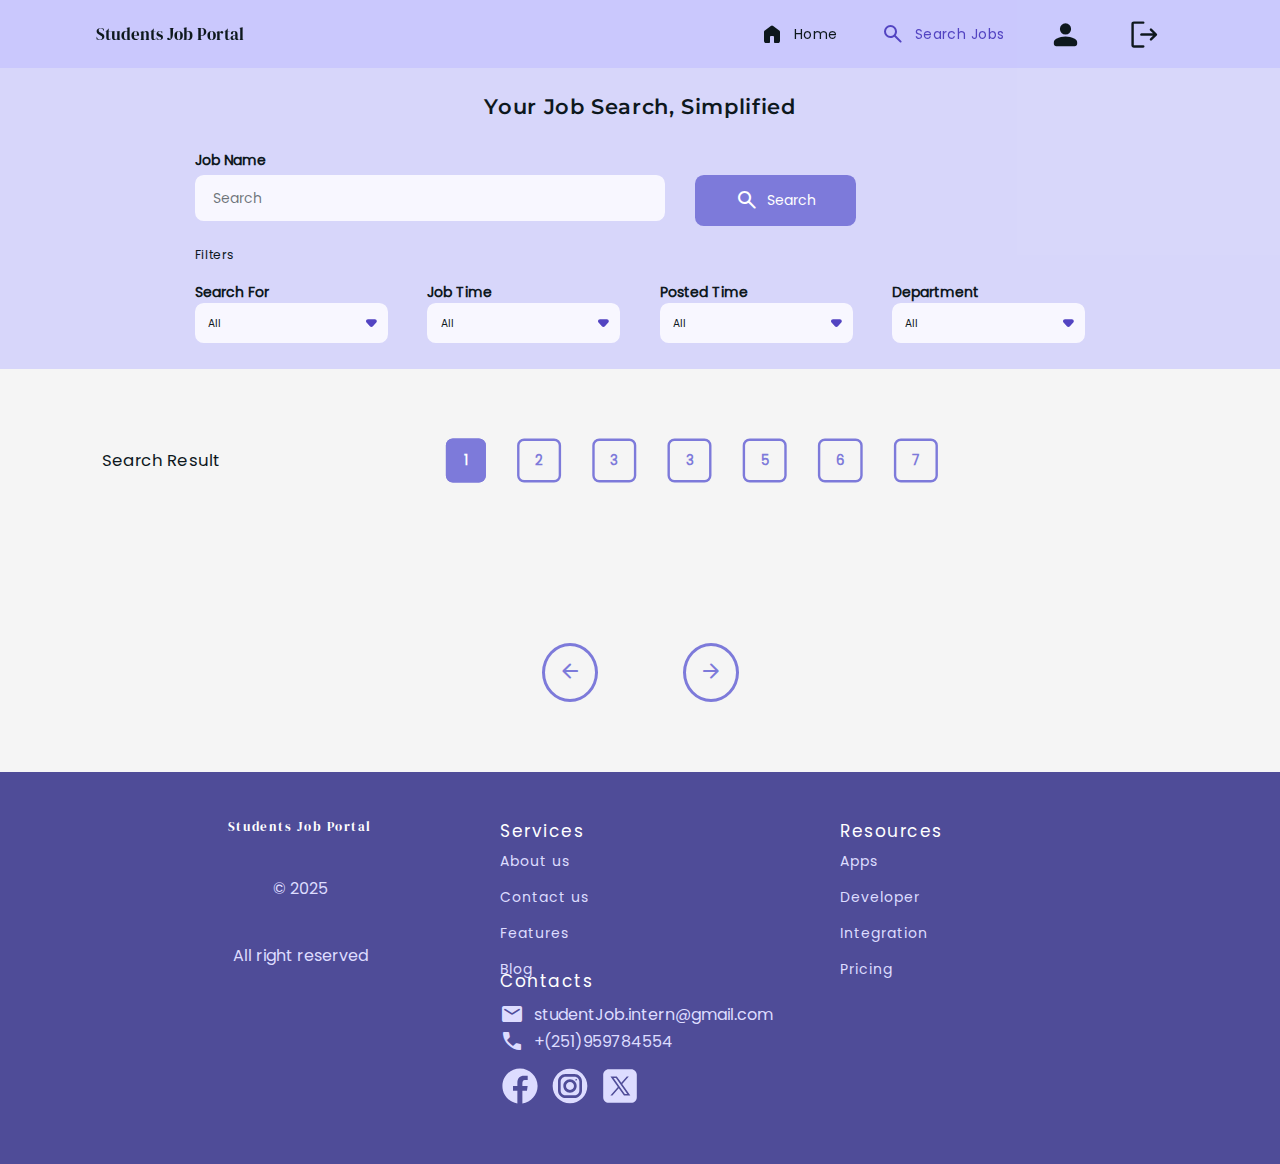
==== commit b755881a: "finished search jobs page" ====
--- a/pages/searchJobs/index.html
+++ b/pages/searchJobs/index.html
@@ -3,7 +3,7 @@
   <head>
     <meta charset="UTF-8" />
     <meta name="viewport" content="width=device-width, initial-scale=1.0" />
-    <title>Student Internship Portal</title>
+    <title>Student Job Portal</title>
     <!-- <link
     rel="stylesheet"
     href="https://cdnjs.cloudflare.com/ajax/libs/font-awesome/4.7.0/css/font-awesome.min.css"
@@ -28,7 +28,7 @@
         <p class="logo">Students Job Portal</p>
         <ul>
           <li>
-            <a href="#">
+            <a href="../homePage/index.html">
               <span class="material-symbols-rounded">home</span>
               <p>Home</p>
             </a>
@@ -45,7 +45,7 @@
             </a>
           </li>
           <li>
-            <a href="#">
+            <a href="../login/login.html">
               <span class="big material-symbols-rounded">logout</span>
             </a>
           </li>
@@ -64,7 +64,7 @@
                 name="search"
                 id="search"
               />
-              <button>
+              <button class="search-btn">
                 <span class="material-symbols-rounded">search</span>
                 Search
               </button>
@@ -85,33 +85,48 @@
               <select name="jobTime" id="jobTime">
                 <option value="all" selected>All</option>
                 <option value="partTime">Part-time</option>
-                <option value="internship">Full-time</option>
+                <option value="fullTime">Full-time</option>
               </select>
             </div>
             <div class="input">
               <label for="pTime">Posted Time</label>
               <select name="pTime" id="pTime">
-                <option value="" selected>All</option>
-                <option value="recent">Recent</option>
-                <option value="2hr">2hr ago</option>
-                <option value="day">a day ago</option>
-                <option value="week">a week ago</option>
-                <option value="month">a month ago</option>
-                <option value="6month">6 month ago</option>
-                <option value="year">a year ago</option>
+                <option value="all" selected>All</option>
+                <option value="1">Recent</option>
+                <option value="1">before 1 day</option>
+                <option value="7">before a week</option>
+                <option value="30">before a month</option>
+                <option value="365">before a year</option>
               </select>
             </div>
             <div class="input">
               <label for="dept">Department</label>
               <select name="dept" id="dept">
                 <option value="all" selected>All</option>
-                <option value="Software Engineering" selected>
+                <option value="Software Engineering">
                   Software Engineering
                 </option>
-                <option value="Mechanical Engineering" selected>
+                <option value="Mechanical Engineering">
                   Mechanical Engineering
                 </option>
-                <option value="Applied" selected>Applied</option>
+                <option value="Food Science and Applied">
+                  Food Science and Applied
+                </option>
+                <option value="Geology">Geology</option>
+                <option value="Industrial Chemistry">
+                  Industrial Chemistry
+                </option>
+                <option value="Environmental Engineering">
+                  Environmental Engineering
+                </option>
+                <option value="Mining Engineering">Mining Engineering</option>
+                <option value="Electromechanical Engineering">
+                  Electromechanical Engineering
+                </option>
+                <option value="Chemical Engineering">
+                  Chemical Engineering
+                </option>
+                <option value="Civil Engineering">Civil Engineering</option>
               </select>
             </div>
           </div>
@@ -133,325 +148,7 @@
         </ul>
       </div>
       <!-- THE JOBS DISPLAYED HERE -->
-      <div class="jobs">
-        <div class="job">
-          <div class="logo"></div>
-          <div class="title">
-            <h2>Junior Developer</h2>
-            <div class="keywords">
-              <p>On-site</p>
-              <p>Part-time</p>
-              <p>Entry-Level</p>
-            </div>
-          </div>
-          <div class="description">
-            <h3>Description</h3>
-            <p>
-              We are seeking a passionate Junior Developer to join our team. The
-              ideal candidate will have a strong foundation in programming and a
-              desire to learn and grow in a collaborative environment. You will
-              work on various projects, contributing to both front-end and
-              back-end development.
-            </p>
-            <button class="more">Read More</button>
-          </div>
-          <div class="details">
-            <div class="detail">
-              <div class="detailTitle">
-                <span class="material-symbols-rounded">flag</span>
-                <p>Posted</p>
-              </div>
-              <div class="detailDescription">1 day ago</div>
-            </div>
-            <div class="detail">
-              <div class="detailTitle">
-                <span class="material-symbols-rounded">work</span>
-                <p>Skills</p>
-              </div>
-              <div class="detailDescription">
-                HTML, CSS, JavaScript, +2 more
-              </div>
-            </div>
-            <div class="detail">
-              <div class="detailTitle">
-                <span class="material-symbols-rounded">schedule</span>
-                <p>Deadline</p>
-              </div>
-              <div class="detailDescription">30 Nov 2023</div>
-            </div>
-            <div class="detail">
-              <div class="detailTitle">
-                <span class="material-symbols-rounded">school</span>
-                <p>Dept</p>
-              </div>
-              <div class="detailDescription">Software Eng, Electrical Eng, Mechanical Eng, +2 more</div>
-            </div>
-          </div>
-          <div class="btns">
-            <button class="apply">
-              <span class="material-symbols-rounded"> attach_file </span>
-              Apply
-            </button>
-            <button>
-              <span class="material-symbols-rounded"> open_in_full </span>
-              See More
-            </button>
-          </div>
-        </div>
-        <div class="job">
-          <div class="logo"></div>
-          <div class="title">
-            <h2>Data Analyst</h2>
-            <div class="keywords">
-              <p>Remote</p>
-              <p>Full-time</p>
-              <p>Mid-Level</p>
-            </div>
-          </div>
-          <div class="description">
-            <h3>Description</h3>
-            <p>
-              We are looking for a skilled Data Analyst to join our team. You
-              will be responsible for analyzing large datasets to provide
-              actionable insights. The ideal candidate will have experience with
-              data visualization tools and a strong analytical mindset.
-            </p>
-            <button class="more">Read More</button>
-          </div>
-          <div class="details">
-            <div class="detail">
-              <div class="detailTitle">
-                <span class="material-symbols-rounded">flag</span>
-                <p>Posted</p>
-              </div>
-              <div class="detailDescription">3 days ago</div>
-            </div>
-            <div class="detail">
-              <div class="detailTitle">
-                <span class="material-symbols-rounded">work</span>
-                <p>Skills</p>
-              </div>
-              <div class="detailDescription">
-                SQL, Python, Data Visualization, +3 more
-              </div>
-            </div>
-            <div class="detail">
-              <div class="detailTitle">
-                <span class="material-symbols-rounded">schedule</span>
-                <p>Deadline</p>
-              </div>
-              <div class="detailDescription">15 Dec 2023</div>
-            </div>
-            <div class="detail">
-              <div class="detailTitle">
-                <span class="material-symbols-rounded">school</span>
-                <p>Dept</p>
-              </div>
-              <div class="detailDescription">Software Eng, Electrical Eng, Mechanical Eng, +2 more</div>
-            </div>
-          </div>
-          <div class="btns">
-            <button class="apply">
-              <span class="material-symbols-rounded"> attach_file </span>
-              Apply
-            </button>
-            <button>
-              <span class="material-symbols-rounded"> open_in_full </span>
-              See More
-            </button>
-          </div>
-        </div>
-        <div class="job">
-          <div class="logo"></div>
-          <div class="title">
-            <h2>Project Manager</h2>
-            <div class="keywords">
-              <p>On-site</p>
-              <p>Full-time</p>
-              <p>Senior-Level</p>
-            </div>
-          </div>
-          <div class="description">
-            <h3>Description</h3>
-            <p>
-              We are seeking an experienced Project Manager to lead our team.
-              The ideal candidate will have a proven track record of managing
-              complex projects and delivering results on time and within budget.
-              Strong leadership and communication skills are essential.
-            </p>
-            <button class="more">Read More</button>
-          </div>
-          <div class="details">
-            <div class="detail">
-              <div class="detailTitle">
-                <span class="material-symbols-rounded">flag</span>
-                <p>Posted</p>
-              </div>
-              <div class="detailDescription">1 week ago</div>
-            </div>
-            <div class="detail">
-              <div class="detailTitle">
-                <span class="material-symbols-rounded">work</span>
-                <p>Skills</p>
-              </div>
-              <div class="detailDescription">
-                Project Management, Agile, Scrum, +4 more
-              </div>
-            </div>
-            <div class="detail">
-              <div class="detailTitle">
-                <span class="material-symbols-rounded">schedule</span>
-                <p>Deadline</p>
-              </div>
-              <div class="detailDescription">20 Dec 2023</div>
-            </div>
-            <div class="detail">
-              <div class="detailTitle">
-                <span class="material-symbols-rounded">school</span>
-                <p>Dept</p>
-              </div>
-              <div class="detailDescription">Software Eng, Electrical Eng, Mechanical Eng, +2 more</div>
-            </div>
-          </div>
-          <div class="btns">
-            <button class="apply">
-              <span class="material-symbols-rounded"> attach_file </span>
-              Apply
-            </button>
-            <button>
-              <span class="material-symbols-rounded"> open_in_full </span>
-              See More
-            </button>
-          </div>
-        </div>
-        <div class="job">
-          <div class="logo"></div>
-          <div class="title">
-            <h2>UX Designer</h2>
-            <div class="keywords">
-              <p>Remote</p>
-              <p>Part-time</p>
-              <p>Mid-Level</p>
-            </div>
-          </div>
-          <div class="description">
-            <h3>Description</h3>
-            <p>
-              We are looking for a creative UX Designer to join our team. You
-              will be responsible for designing user-friendly interfaces and
-              improving the overall user experience. The ideal candidate will
-              have a strong portfolio showcasing their design skills.
-            </p>
-            <button class="more">Read More</button>
-          </div>
-          <div class="details">
-            <div class="detail">
-              <div class="detailTitle">
-                <span class="material-symbols-rounded">flag</span>
-                <p>Posted</p>
-              </div>
-              <div class="detailDescription">2 weeks ago</div>
-            </div>
-            <div class="detail">
-              <div class="detailTitle">
-                <span class="material-symbols-rounded">work</span>
-                <p>Skills</p>
-              </div>
-              <div class="detailDescription">
-                UX Design, Wireframing, Prototyping, +3 more
-              </div>
-            </div>
-            <div class="detail">
-              <div class="detailTitle">
-                <span class="material-symbols-rounded">schedule</span>
-                <p>Deadline</p>
-              </div>
-              <div class="detailDescription">25 Dec 2023</div>
-            </div>
-            <div class="detail">
-              <div class="detailTitle">
-                <span class="material-symbols-rounded">school</span>
-                <p>Dept</p>
-              </div>
-              <div class="detailDescription">Software Eng, Electrical Eng, Mechanical Eng, +2 more</div>
-            </div>
-          </div>
-          <div class="btns">
-            <button class="apply">
-              <span class="material-symbols-rounded"> attach_file </span>
-              Apply
-            </button>
-            <button>
-              <span class="material-symbols-rounded"> open_in_full </span>
-              See More
-            </button>
-          </div>
-        </div>
-        <div class="job">
-          <div class="logo"></div>
-          <div class="title">
-            <h2>Marketing Specialist</h2>
-            <div class="keywords">
-              <p>On-site</p>
-              <p>Full-time</p>
-              <p>Mid-Level</p>
-            </div>
-          </div>
-          <div class="description">
-            <h3>Description</h3>
-            <p>
-              We are seeking a talented Marketing Specialist to join our team.
-              You will be responsible for developing and executing marketing
-              strategies to promote our products and services. The ideal
-              candidate will have experience in digital marketing and a creative
-              mindset.
-            </p>
-            <button class="more">Read More</button>
-          </div>
-          <div class="details">
-            <div class="detail">
-              <div class="detailTitle">
-                <span class="material-symbols-rounded">flag</span>
-                <p>Posted</p>
-              </div>
-              <div class="detailDescription">3 weeks ago</div>
-            </div>
-            <div class="detail">
-              <div class="detailTitle">
-                <span class="material-symbols-rounded">work</span>
-                <p>Skills</p>
-              </div>
-              <div class="detailDescription">
-                Digital Marketing, SEO, Content Creation, +3 more
-              </div>
-            </div>
-            <div class="detail">
-              <div class="detailTitle">
-                <span class="material-symbols-rounded">schedule</span>
-                <p>Deadline</p>
-              </div>
-              <div class="detailDescription">31 Dec 2023</div>
-            </div>
-            <div class="detail">
-              <div class="detailTitle">
-                <span class="material-symbols-rounded">school</span>
-                <p>Dept</p>
-              </div>
-              <div class="detailDescription">Software Eng, Electrical Eng, Mechanical Eng, +2 more</div>
-            </div>
-          </div>
-          <div class="btns">
-            <button class="apply">
-              <span class="material-symbols-rounded"> attach_file </span>
-              Apply
-            </button>
-            <button>
-              <span class="material-symbols-rounded"> open_in_full </span>
-              See More
-            </button>
-          </div>
-        </div>
-      </div>
+      <div class="jobs"></div>
 
       <div class="bottom-btns">
         <a href="#">
@@ -521,5 +218,7 @@
         </ul>
       </div>
     </footer>
+
+    <script src="./script.js"></script>
   </body>
 </html>
--- a/styles/jobHeader.css
+++ b/styles/jobHeader.css
@@ -51,10 +51,6 @@
 }
 header nav ul li a.current {
   color: var(--vDarkPurple);
-}
-span.big {
-  font-size: 35px;
-  font-variation-settings: "FILL" 1, "opsz" 40;
 }
 header .search {
   width: 100%;
--- a/styles/main.css
+++ b/styles/main.css
@@ -5,23 +5,24 @@
 }
 body {
   background-color: #f5f5f5;
+  overflow-x: hidden;
   font-family: "Poppins", sans-serif;
 }
 @font-face {
   font-family: "Dm Sans";
-  src: url("../../assets/fonts/DM_Sans/DMSans-VariableFont_opsz\,wght.ttf");
+  src: url("../assets/fonts/DM_Sans/DMSans-VariableFont_opsz\,wght.ttf");
 }
 @font-face {
   font-family: "Dm Serif";
-  src: url("../../assets/fonts/DM_Serif_Display/DMSerifDisplay-Regular.ttf");
+  src: url("../assets/fonts/DM_Serif_Display/DMSerifDisplay-Regular.ttf");
 }
 @font-face {
   font-family: "montserrat";
-  src: url("../../assets/fonts/Montserrat/Montserrat-VariableFont_wght.ttf");
+  src: url("../assets/fonts/Montserrat/Montserrat-VariableFont_wght.ttf");
 }
 @font-face {
-  font-family: "";
-  src: url("../../assets/fonts/Montserrat/Montserrat-VariableFont_wght.ttf");
+  font-family: "Poppins";
+  src: url("../assets/fonts/Poppins/Poppins-Regular.ttf");
 }
 :root {
   --purpleDark: #cbc9fd;
@@ -39,4 +40,4 @@
   --footerFill: #4f4c98;
   --body: #f5f5f5;
   --someWhere: #fcfcff;
-}+}
--- a/styles/footer.css
+++ b/styles/footer.css
@@ -58,4 +58,4 @@
   line-height: normal;
   letter-spacing: 1.53px;
 }
-/* Icon Styles */+/* Icon Styles */ --- a/styles/icon.css
+++ b/styles/icon.css
@@ -17,3 +17,8 @@
 .material-symbols-rounded {
   font-variation-settings: "FILL" 1, "wght" 400, "GRAD" 0, "opsz" 24;
 }
+
+span.big {
+  font-size: 35px;
+  font-variation-settings: "FILL" 1, "opsz" 40;
+}
--- a/pages/searchJobs/index.css
+++ b/pages/searchJobs/index.css
@@ -48,6 +48,24 @@
   transition: background-color 0.2s ease, color 0.2s ease;
 }
 /* Jobs Styling */
+.jobs .img {
+  display: inline-flex;
+  gap: 30px;
+  align-items: center;
+  width: auto;
+}
+.jobs .img img {
+  width: 250px;
+  border-radius: 50%;
+}
+.jobs .img p {
+  font-size: 1rem;
+  color: #949393;
+  font-family: "Poppins", sans-serif;
+  font-weight: 600;
+  letter-spacing: 1px;
+}
+
 .jobs {
   width: 100%;
   height: max-content;
@@ -83,8 +101,8 @@
   right: 31.71875px;
   width: 36.09375px;
   height: 39.375px;
-  background: url("../../assets/images/searchJobs/1630564284711\ 1.svg") lightgray 50% /
-    cover no-repeat;
+  background: url("../../assets/images/searchJobs/1630564284711\ 1.svg")
+    lightgray 50% / cover no-repeat;
 }
 .job .description button {
   border: none;
@@ -184,14 +202,15 @@
   align-items: center;
   gap: 21px;
 }
-.job .btns button:hover,
-.job .btns button.apply {
+.job .btns a:hover,
+.job .btns a.apply {
   background: #7d7ada;
   color: #fff;
 }
-.job .btns button {
-  display: flex;
-  align-items: center;
+.job .btns a {
+  display: flex;
+  align-items: center;
+  text-decoration: none;
   padding: 10.9375px 13.125px;
   border: none;
   border-radius: 16.40625px;
@@ -207,7 +226,7 @@
   transition: color 0.2s ease, background-color 0.2s ease;
   transform: scale(1.2);
 }
-.job .btns button span {
+.job .btns a span {
   font-size: 9.84375px;
   font-variation-settings: "FILL" 1, "opsz" 40;
 }
